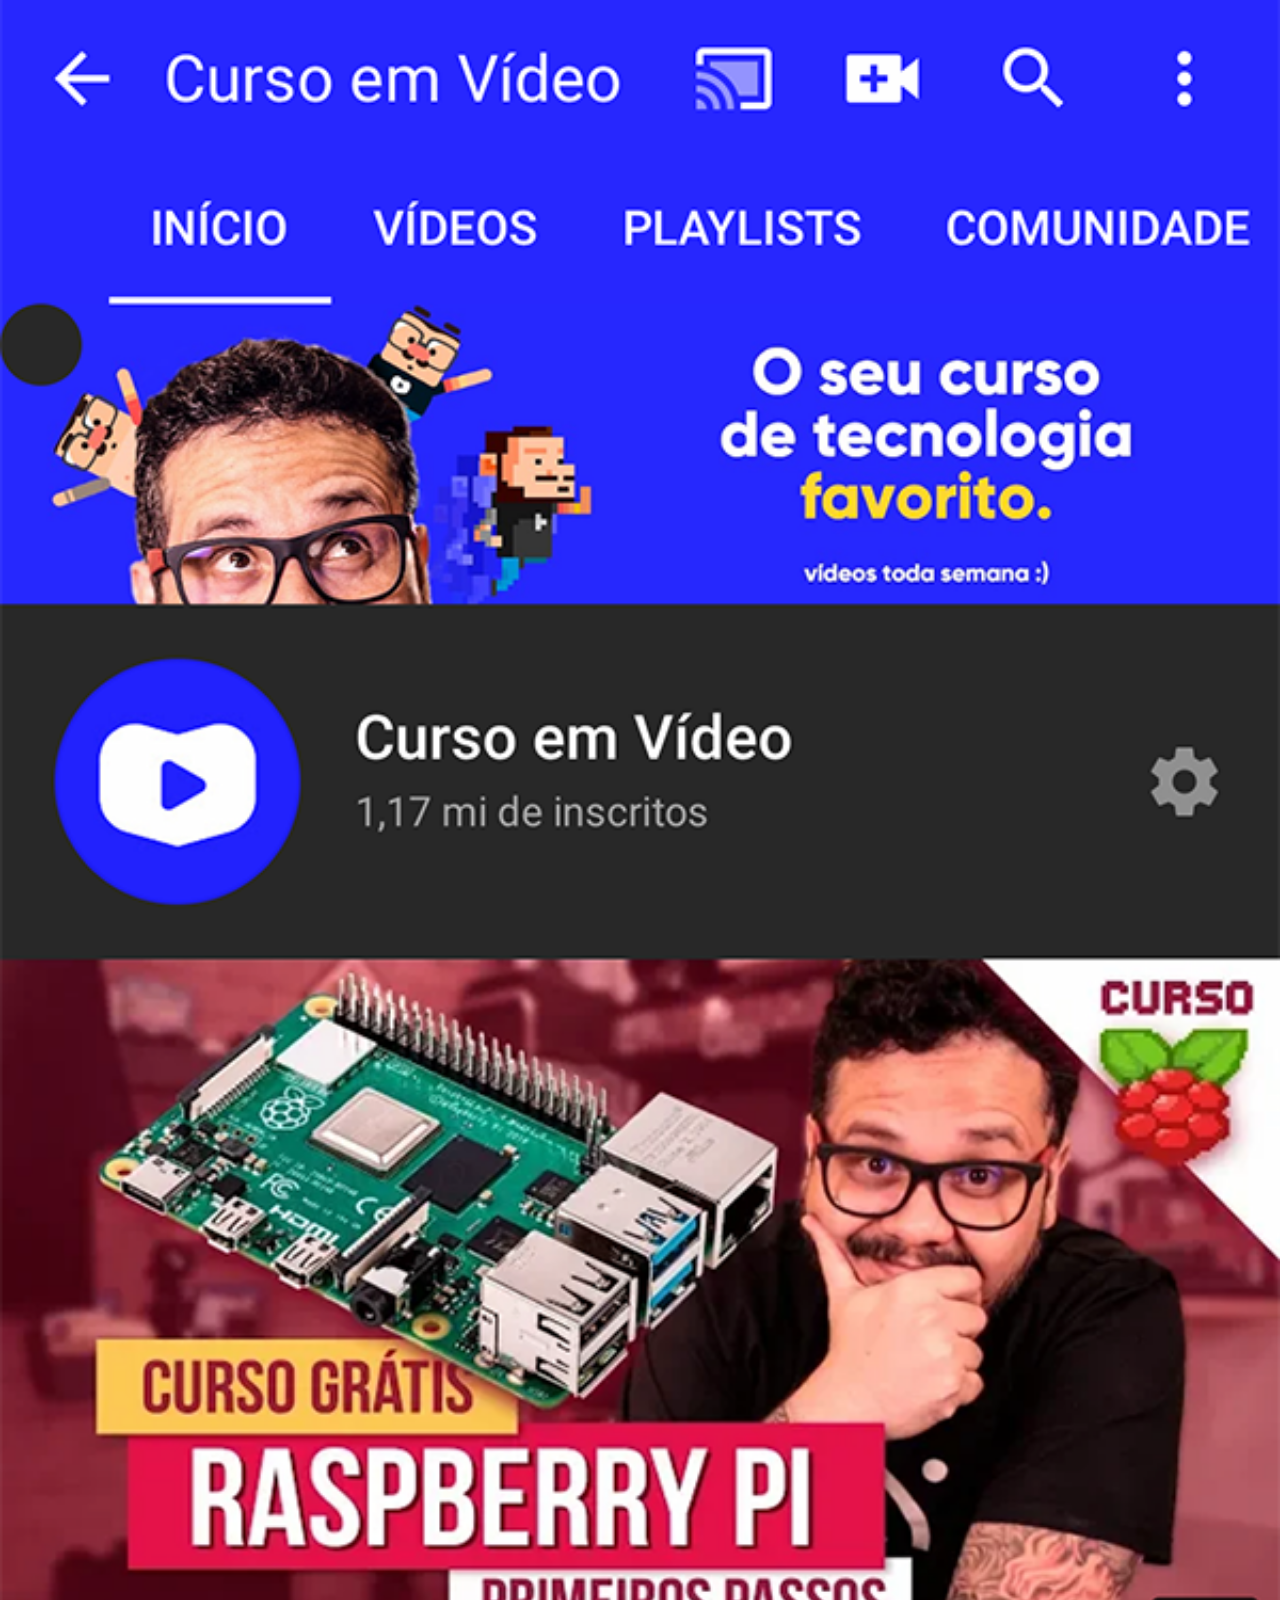
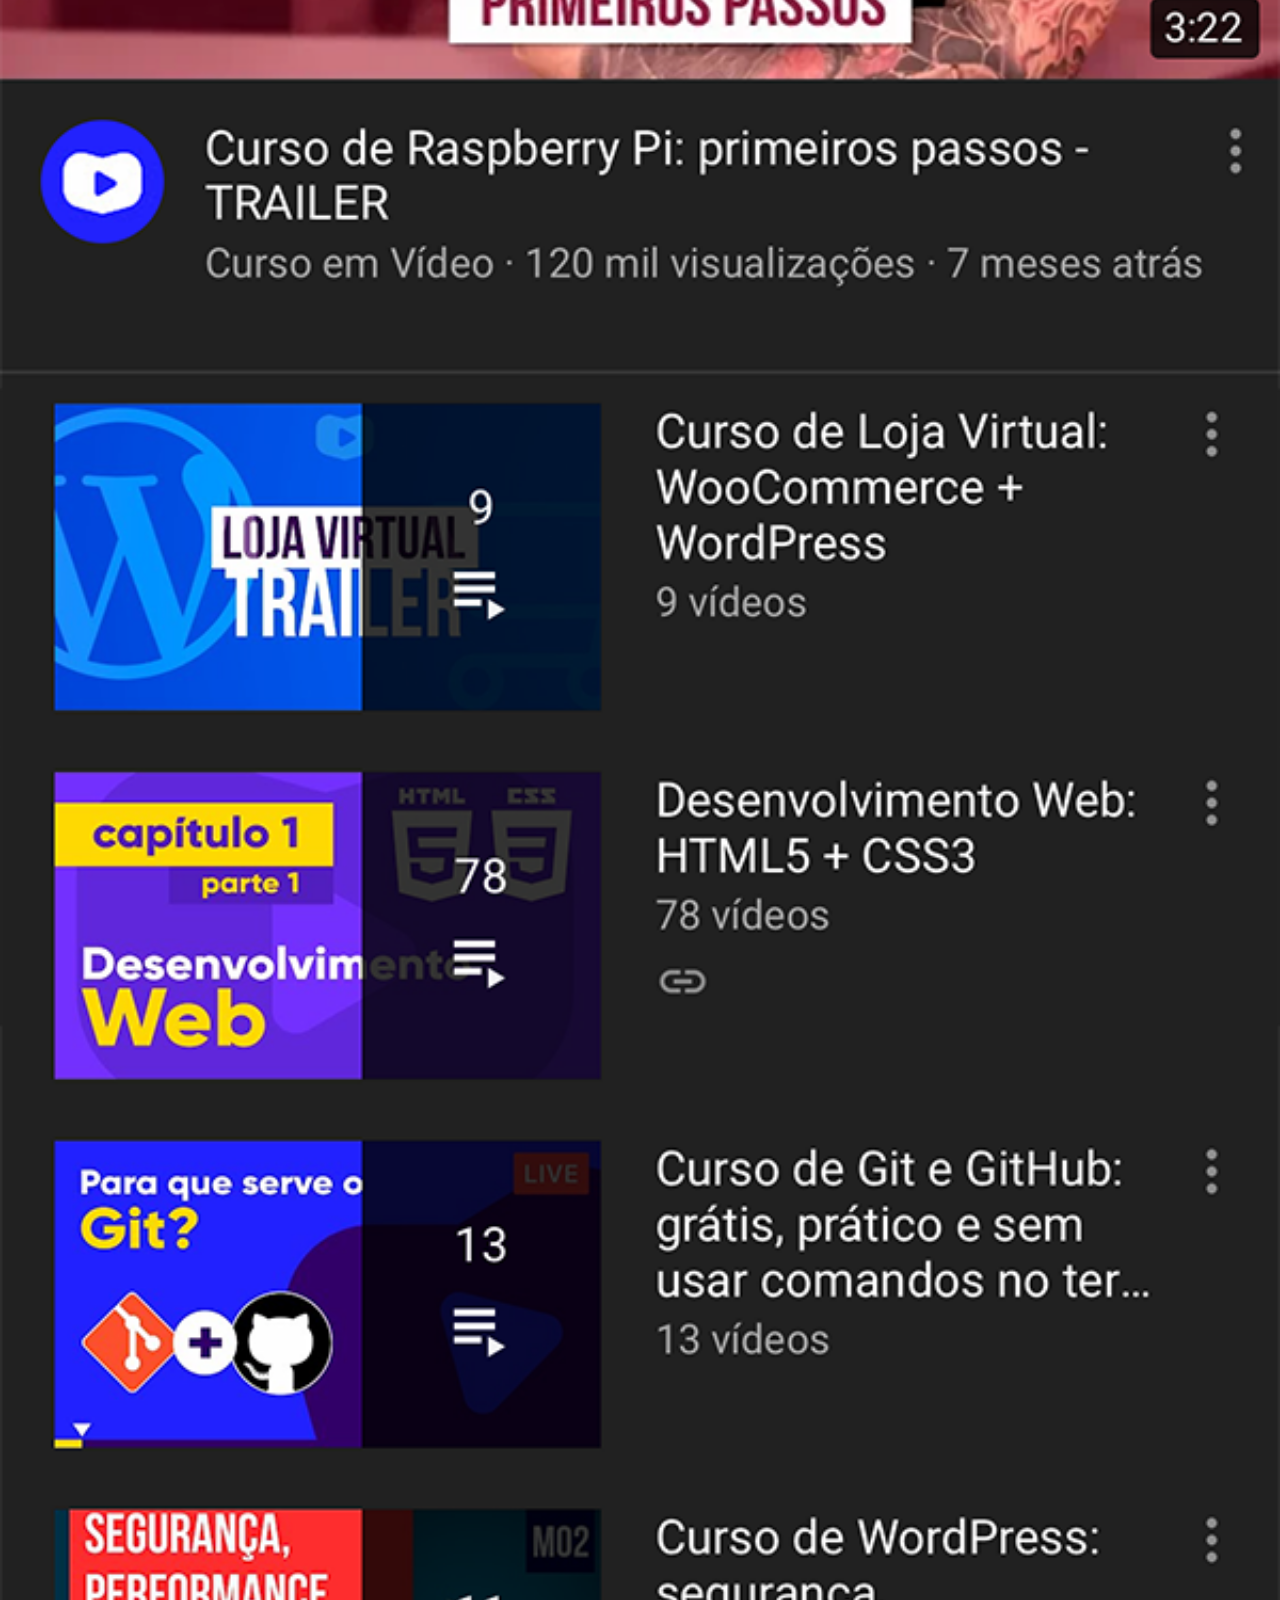
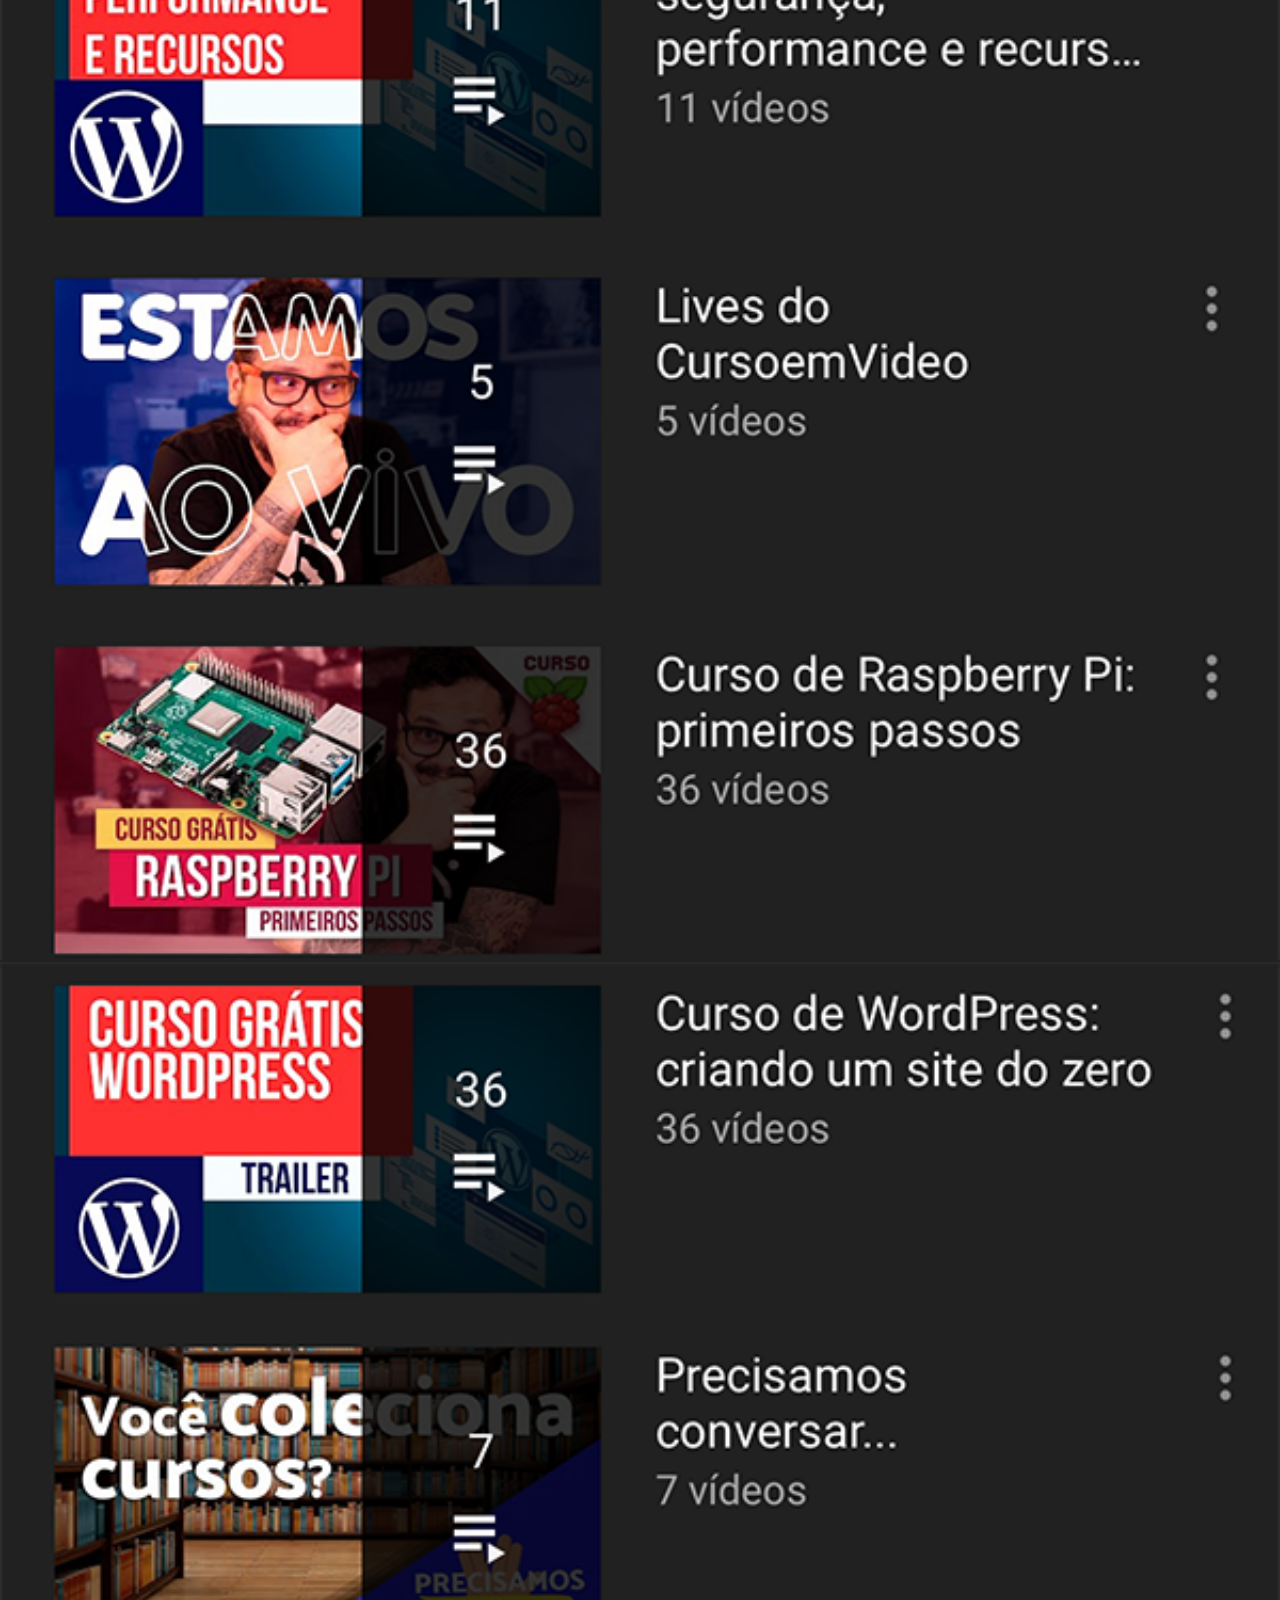
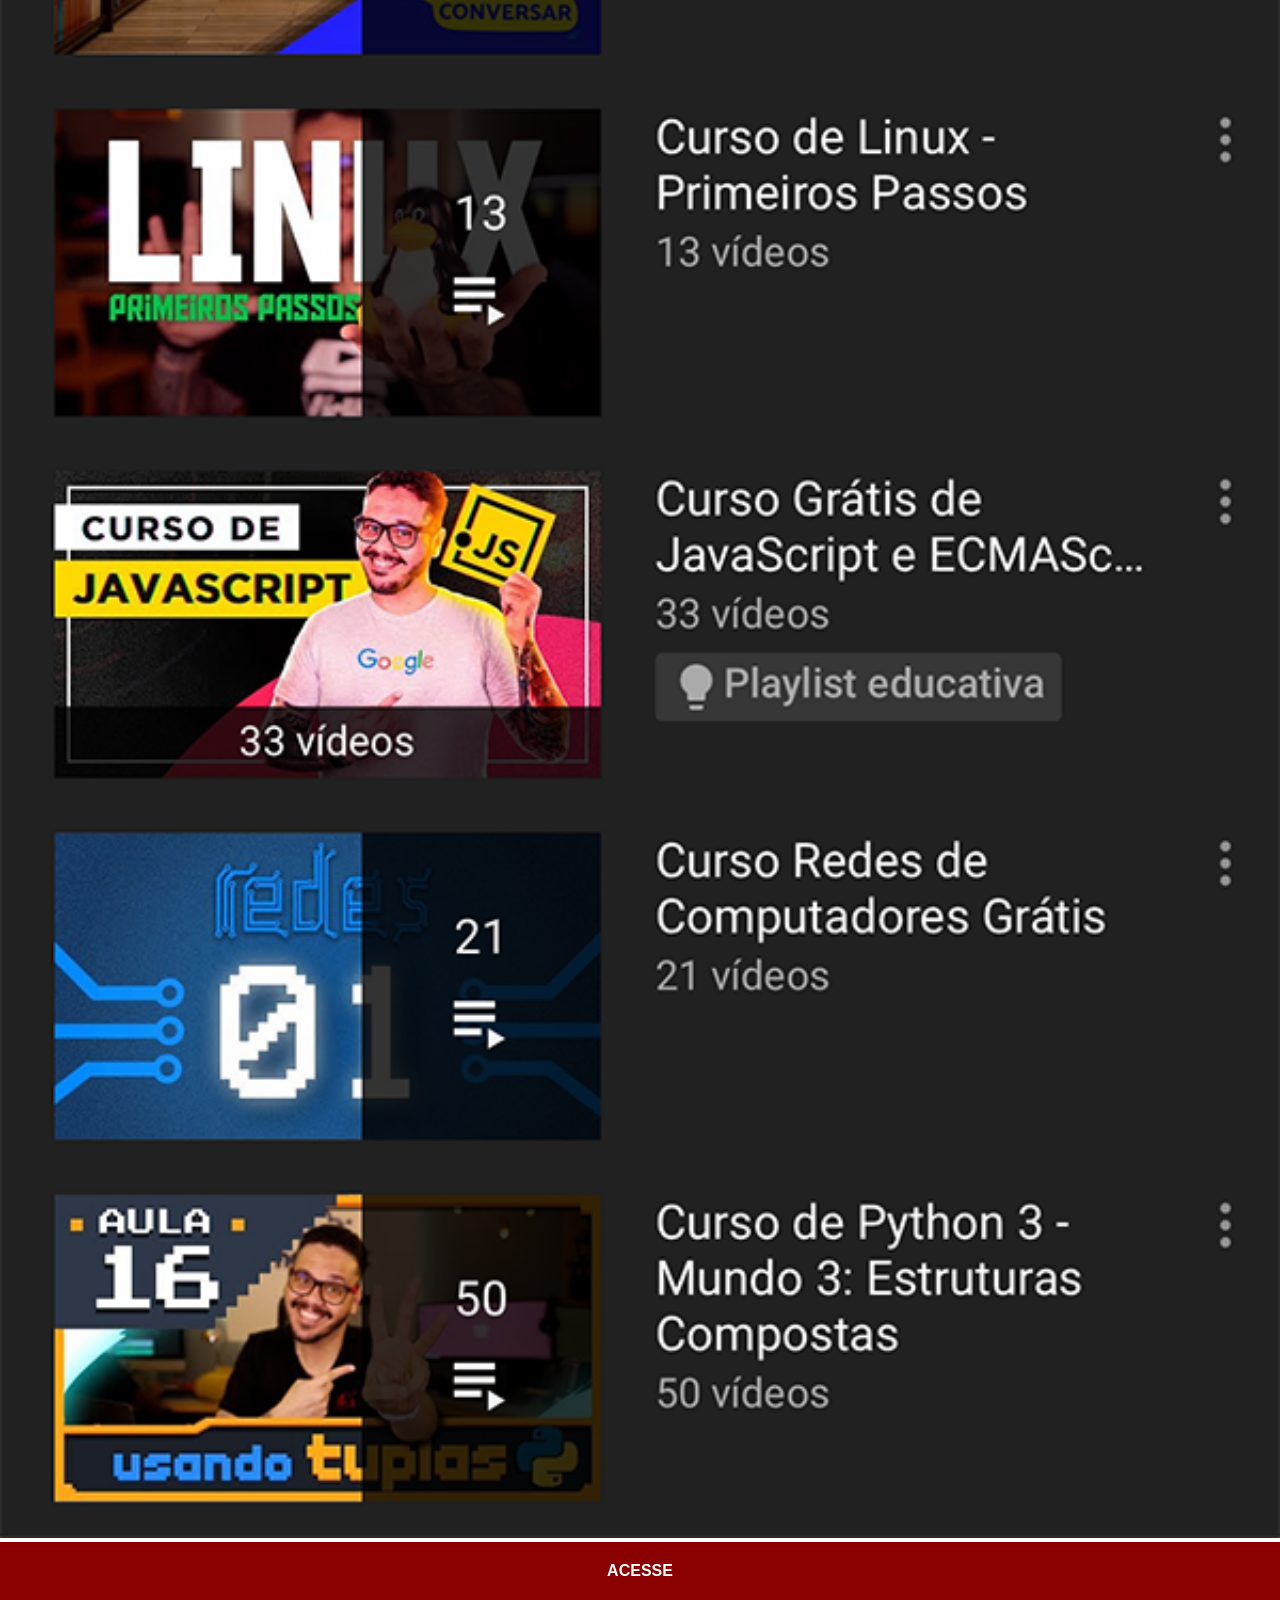
==== youtube.html @ e6c4ba39 "atualizei o projeto" ====
<!DOCTYPE html>
<html lang="pt-br">
<head>
    <meta charset="UTF-8">
    <meta name="viewport" content="width=device-width, initial-scale=1.0">
    <title>YouTube</title>
    <link rel="stylesheet" href="estilos/social.css">
</head>
<body>
    <img src="imagens/tela-youtube.png" alt="YouTube">
    <a href="https://www.youtube.com/user/cursoemvideo/playlists" target="_blank">ACESSE</a>
</body>
</html>
---- estilos/social.css ----
@charset "UTF-8";

* {
    margin: 0px;
    padding: 0px;
    font-family: Arial, Helvetica, sans-serif;
}

::-webkit-scrollbar {
    width: 0px;
    height: 0px;
}

img {
    width: 100vw;
}

a {
    display: block;
    background-color: darkred;
    color: white;
    padding: 20px;
    text-align: center;
    font-weight: bolder;
    text-decoration: none;
}

a:hover {
    background-color: red;
}
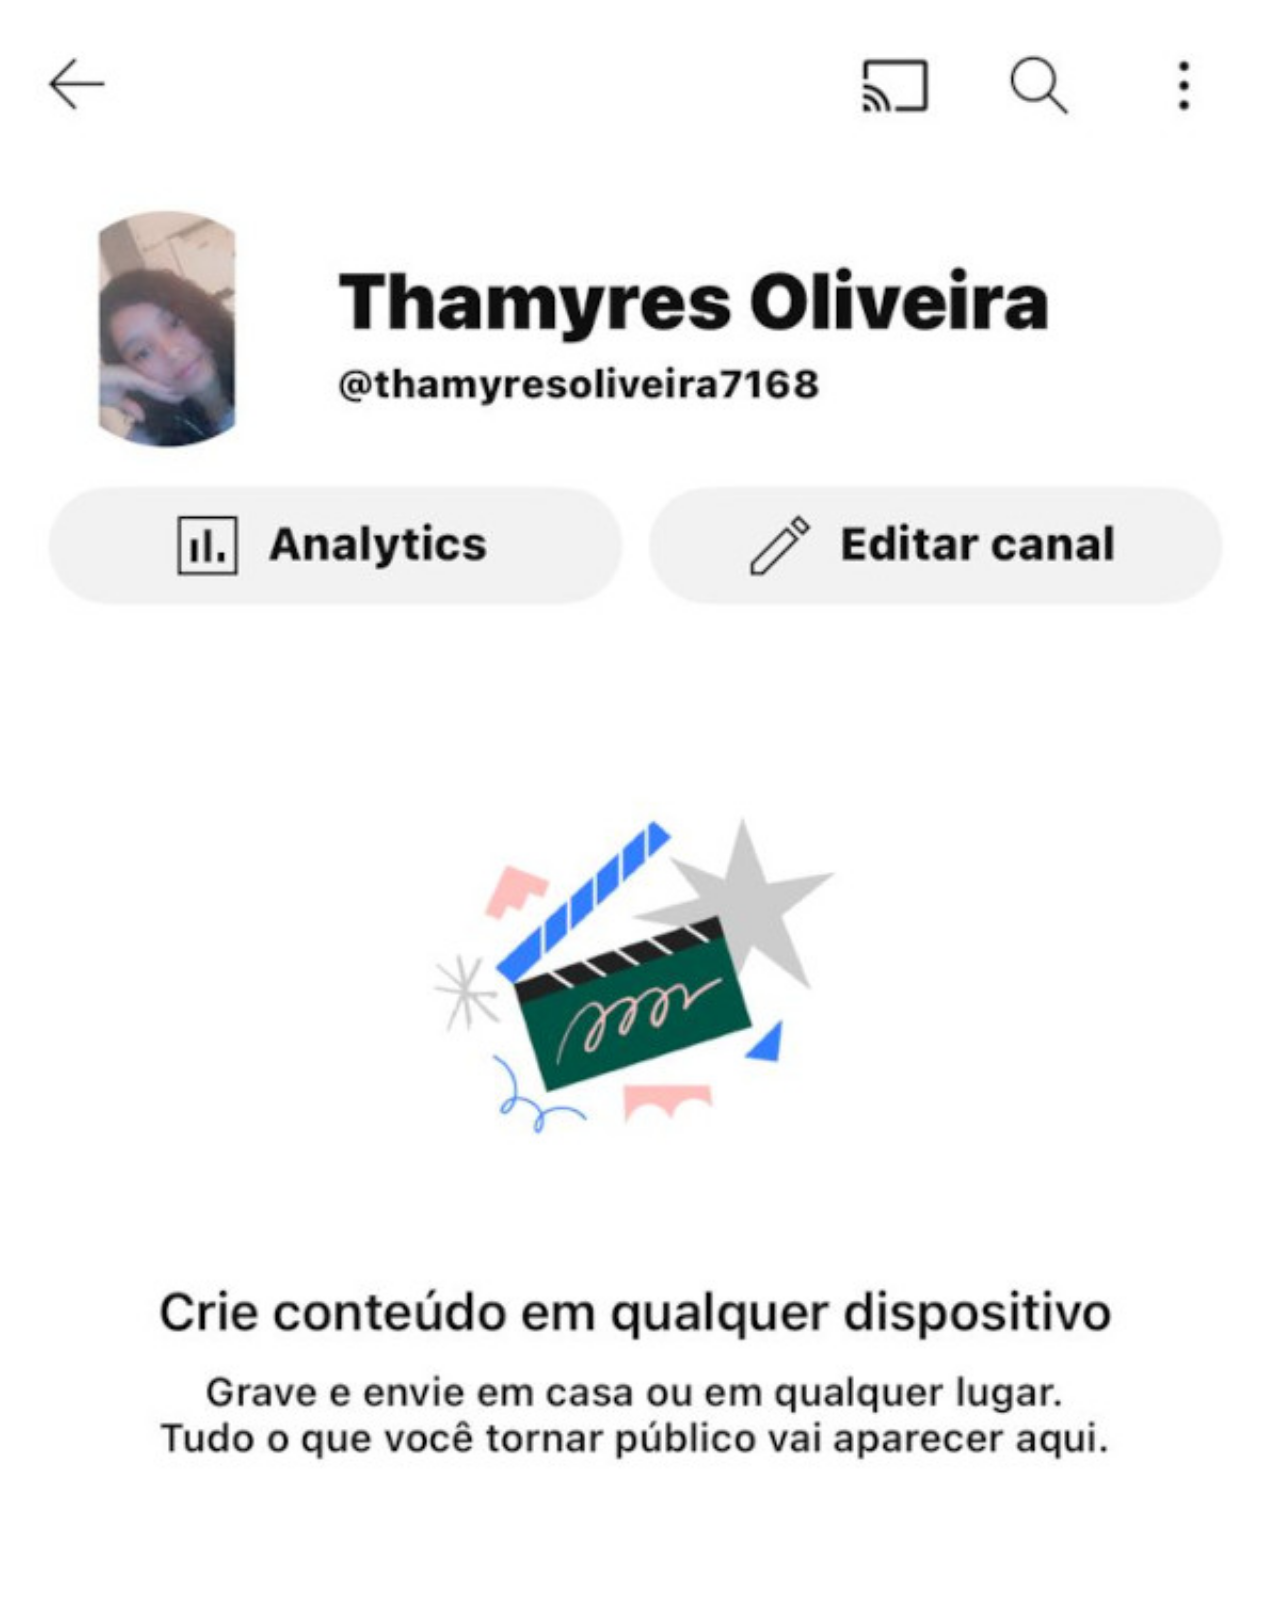
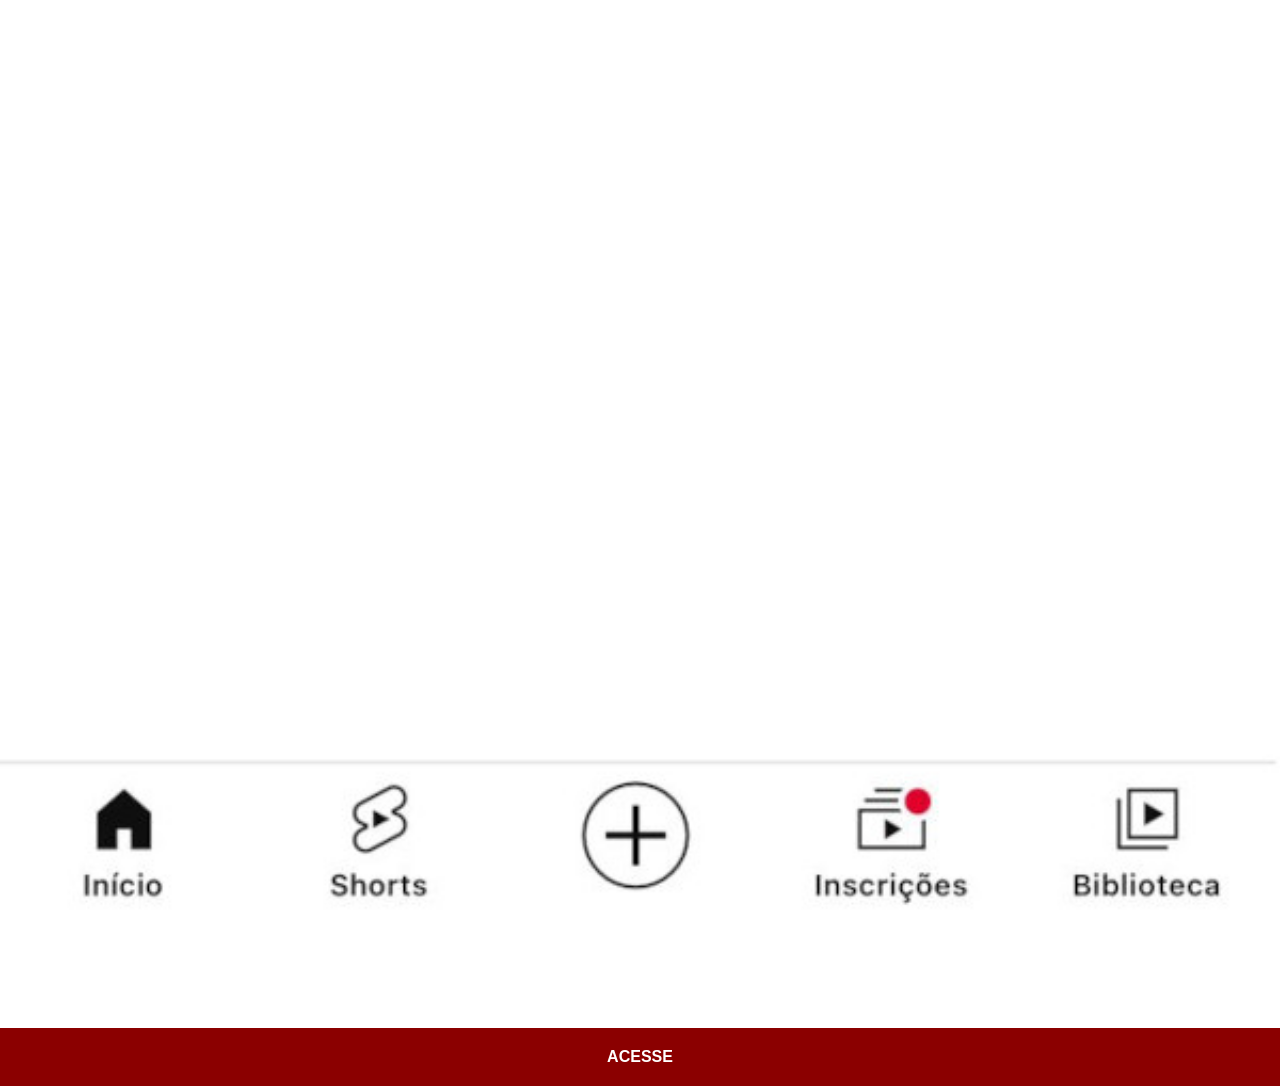
==== commit 488c6327: "atualizei o projeto social" ====
--- a/youtube.html
+++ b/youtube.html
@@ -7,7 +7,7 @@
     <link rel="stylesheet" href="estilos/social.css">
 </head>
 <body>
-    <img src="imagens/tela-youtube.png" alt="YouTube">
-    <a href="https://www.youtube.com/user/cursoemvideo/playlists" target="_blank">ACESSE</a>
+    <img src="imagens/youtube-01.jpeg" alt="YouTube">
+    <a href="https://www.youtube.com/@thamyresoliveira7168" target="_blank">ACESSE</a>
 </body>
 </html>
